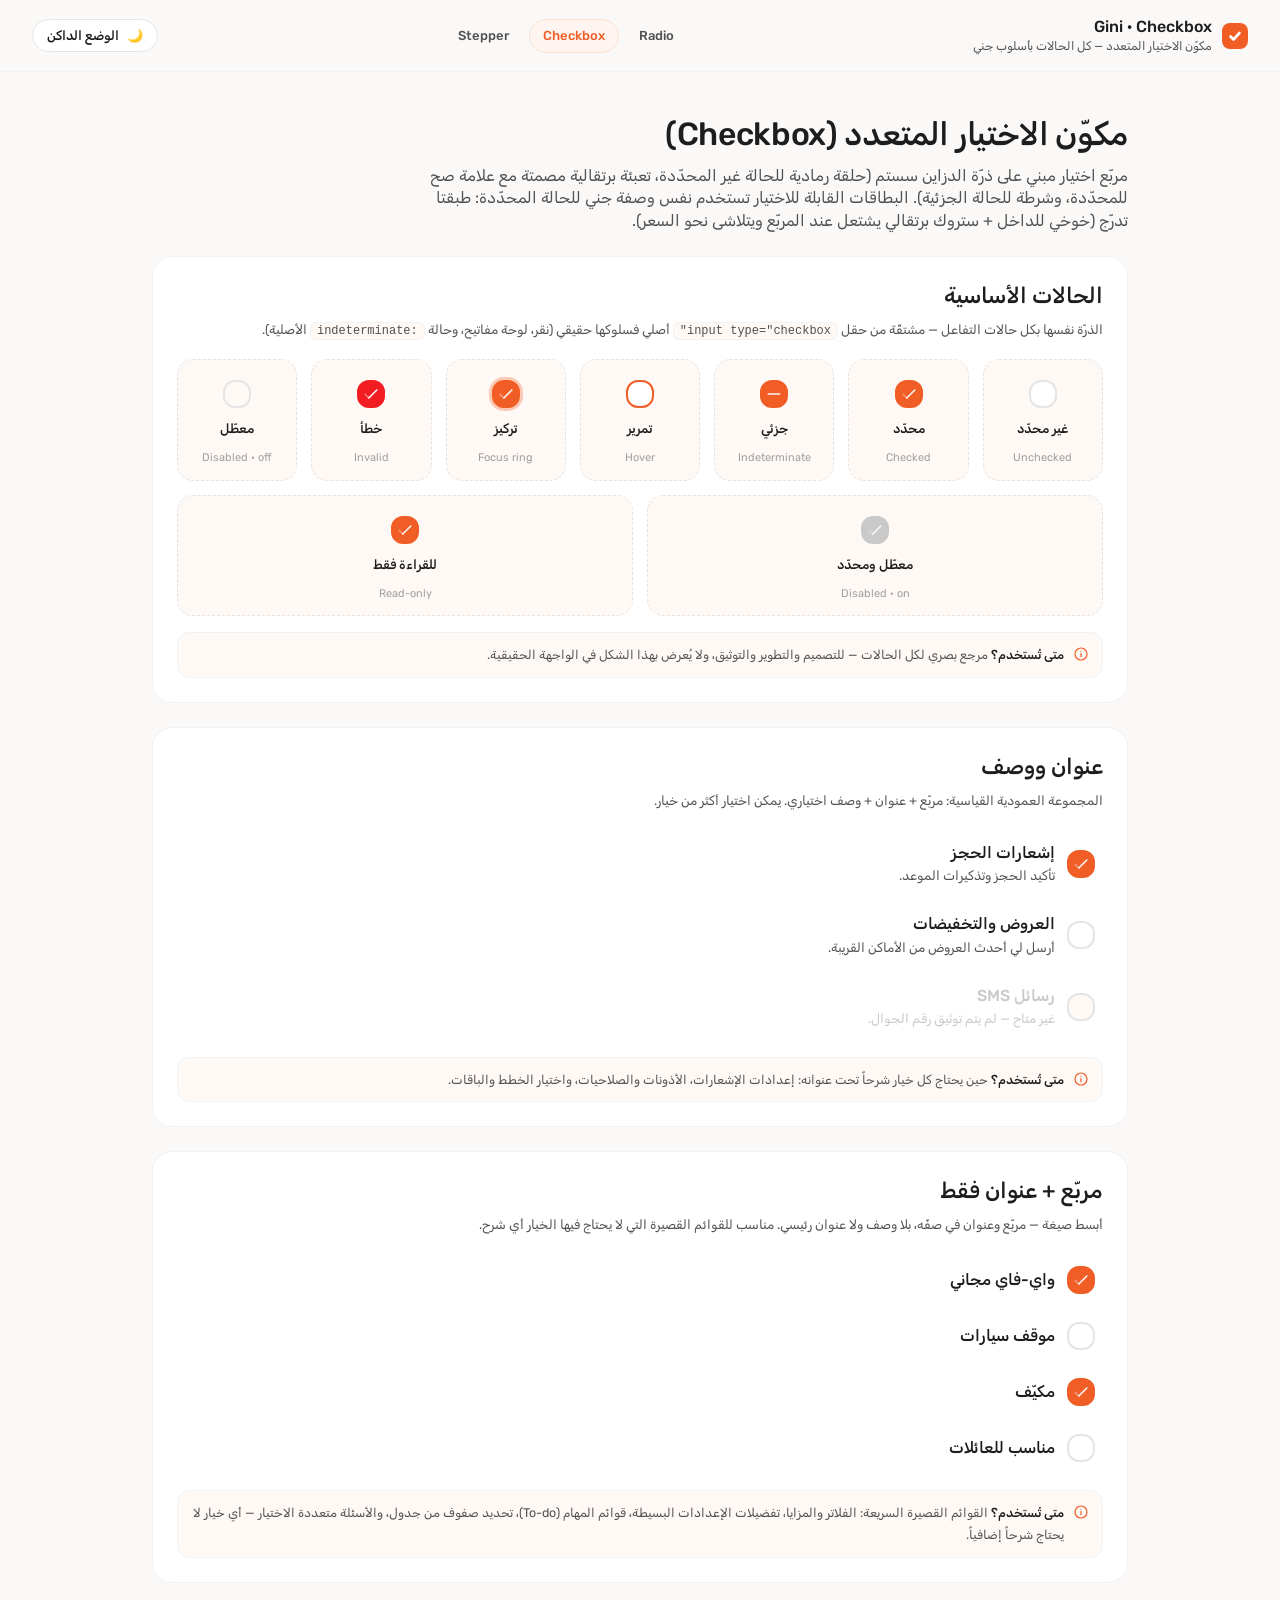
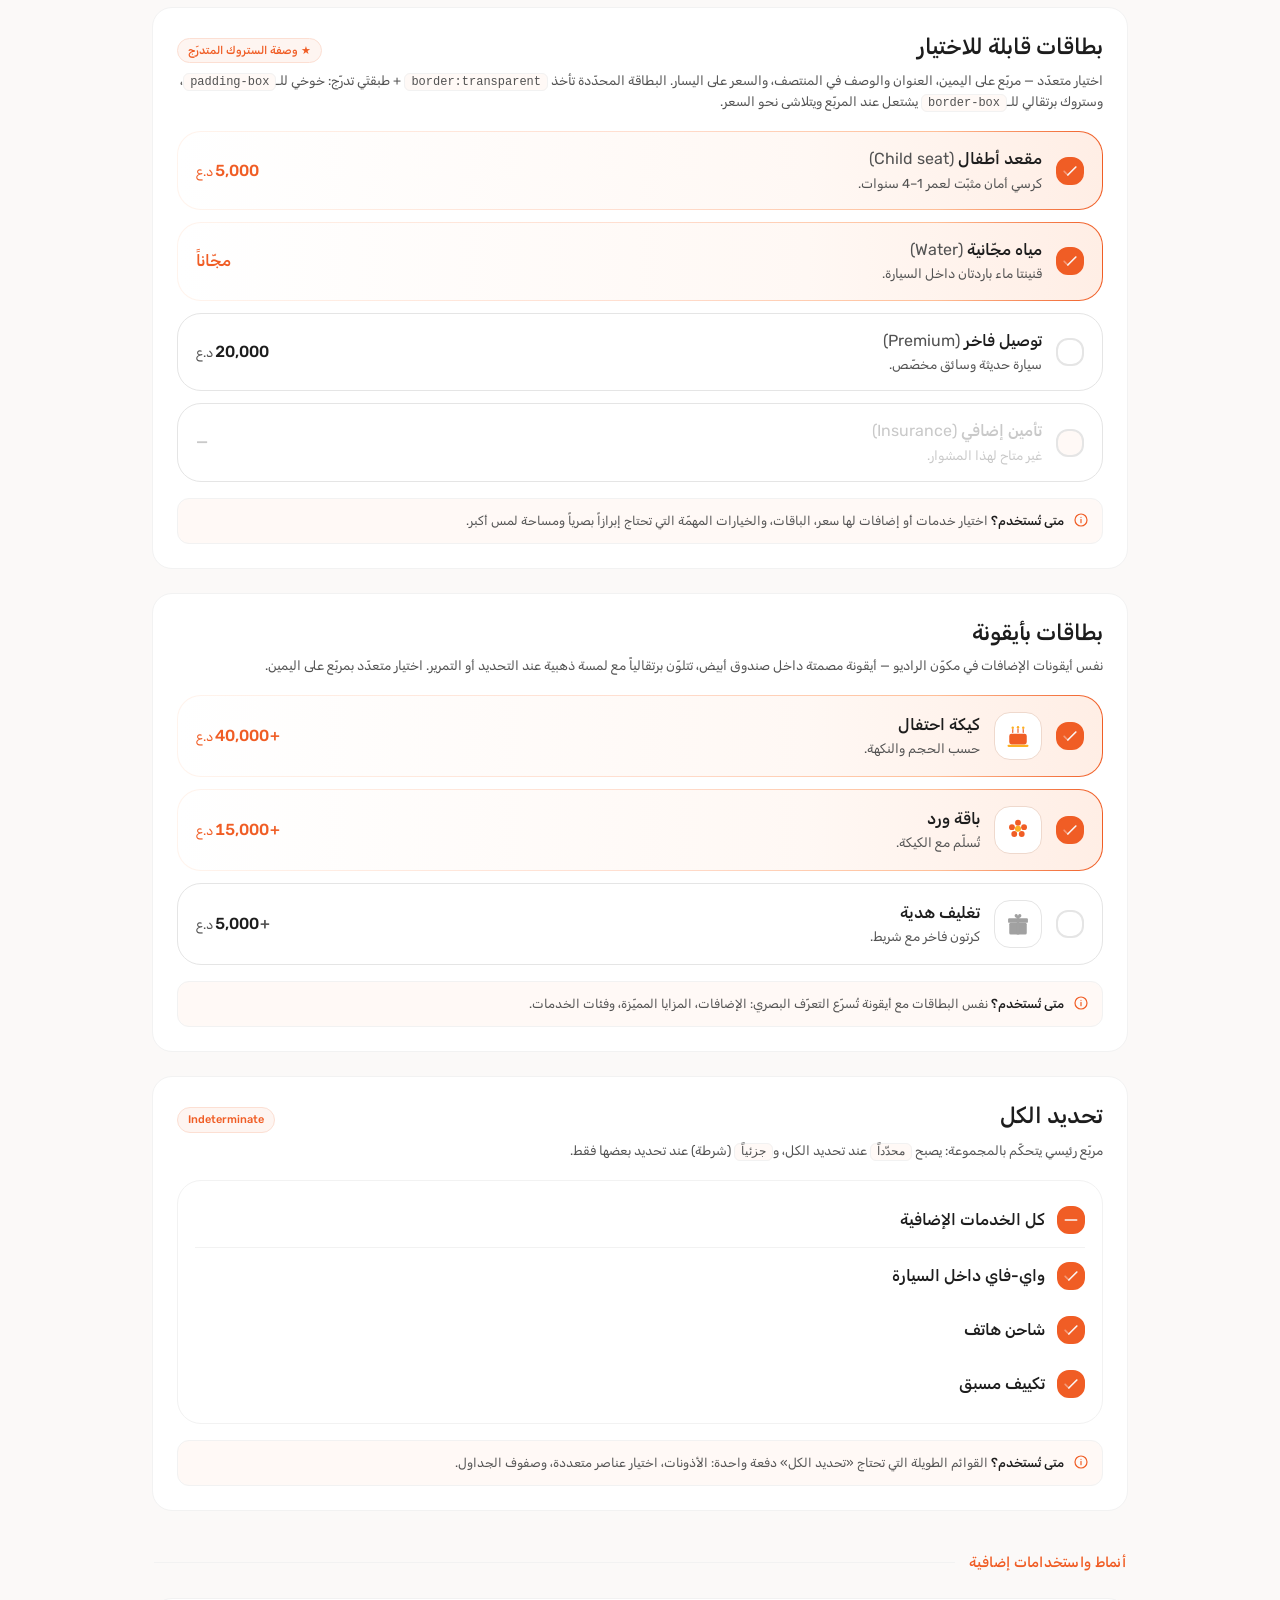
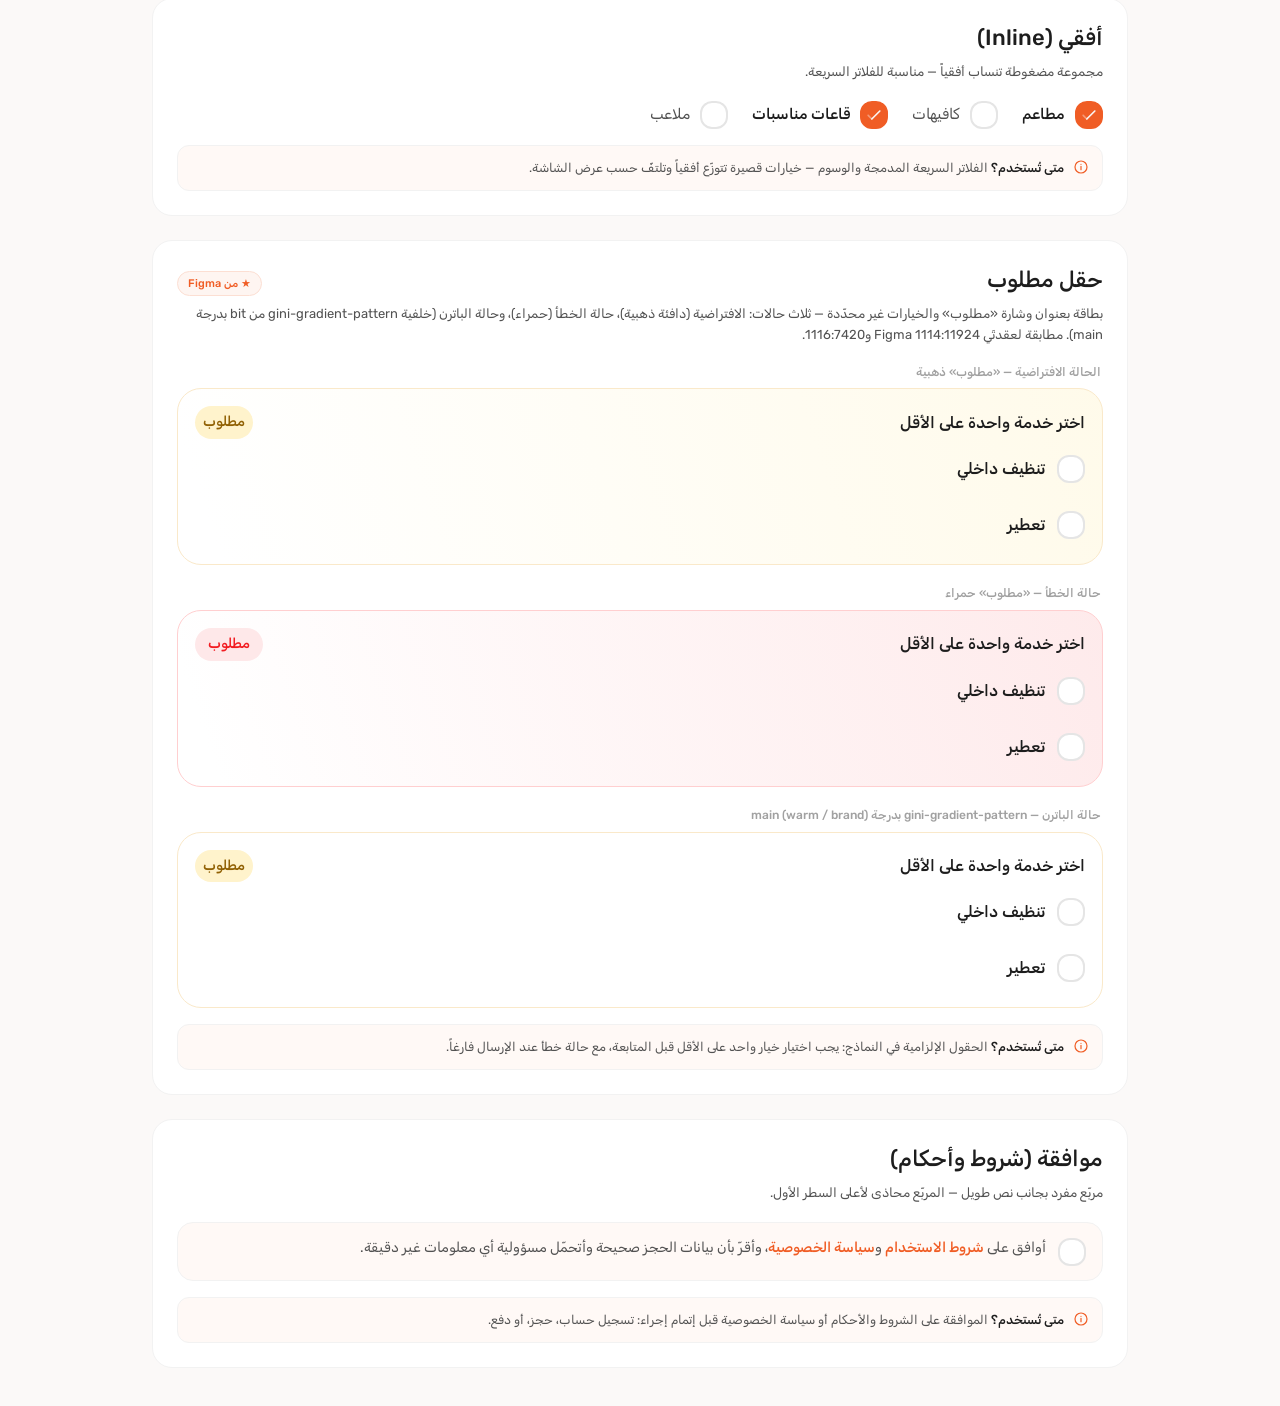
==== index.html @ 0cd296c5 "Gini Checkbox — live demo (all states, RTL, light + dark)" ====
<!doctype html>
<html lang="ar" dir="rtl" data-theme="light">
<head>
<meta charset="utf-8">
<meta name="viewport" content="width=device-width, initial-scale=1">
<title>Gini · Checkbox — مكوّن الاختيار المتعدد</title>
<link rel="preconnect" href="https://fonts.googleapis.com">
<link rel="preconnect" href="https://fonts.gstatic.com" crossorigin>
<link href="https://fonts.googleapis.com/css2?family=Rubik:wght@400;500&display=swap" rel="stylesheet">
<style>
/* ============================================================
   GINI · CHECKBOX COMPONENT
   Square 22px atom (7px radius) — gray ring OFF, solid orange +
   white tick ON, orange + dash for INDETERMINATE. Selectable
   cards reuse THE Gini selected-card recipe: two-layer
   padding-box/border-box gradient (peach fill + orange→fade
   stroke), horizontal RTL wash from the control toward the price.
   All colors/spacing/type from the Gini skills. Light+Dark · RTL.
   ============================================================ */

/* ---------- Color tokens (gini-color-system) ---------- */
:root{
  --bg-app:#FBF9F8;--bg-page:#FBF9F8;--bg-surface:#FFFFFF;--bg-elevated:#FFFFFF;--bg-subtle:#FFF9F6;
  --bg-control:#FFFFFF;--bg-control-hover:#FEF5F1;--bg-control-active:#FEF5F1;--bg-overlay:rgba(0,0,0,.56);
  --bg-cta:#F05D25;--bg-cta-hover:#E54A19;--bg-cta-pressed:#F37D51;--bg-cta-soft:#FEF5F1;
  --content-primary:#1D1D1D;--content-secondary:#525252;--content-tertiary:#A1A1A1;--content-disabled:#C9C9C9;
  --content-cta:#F05D25;--content-on-cta:#FFFFFF;
  --border-default:#E5E5E5;--border-soft:#F2F2F2;--border-strong:#D9D9D9;
  --border-cta:#F05D25;--border-cta-soft:#FCDFD3;--border-focus:#F05D25;
  --bg-error:#FEE8E9;--content-error:#F21D22;--border-error:#F21D22;

  /* spacing (gini-adaptive-padding) */
  --padding-xxs:8px;--padding-xs:12px;--padding-sm:16px;--padding-md:24px;--padding-lg:32px;--padding-xl:40px;
  --padding-mobile-page:14px;--padding-mobile-md:12px;--padding-mobile-lg:16px;

  /* checkbox sizing */
  --check-size:22px;

  --font-primary:'Rubik','At Hauss Arabic','Expo Arabic',system-ui,-apple-system,'Segoe UI',sans-serif;
}
[data-theme="dark"]{
  --bg-app:#0B0C0D;--bg-page:#101010;--bg-surface:#18191B;--bg-elevated:#1D1D1D;--bg-subtle:#141516;
  --bg-control:#232427;--bg-control-hover:#2A2B2E;--bg-control-active:#2A140E;--bg-overlay:rgba(0,0,0,.72);
  --bg-cta:#F05D25;--bg-cta-hover:#FF6433;--bg-cta-pressed:#C94318;--bg-cta-soft:#301307;
  --content-primary:#FAFAFA;--content-secondary:#B8B8B8;--content-tertiary:#737373;--content-disabled:#595959;
  --content-cta:#FF6433;--content-on-cta:#FFFFFF;
  --border-default:#2A2B2E;--border-soft:#202124;--border-strong:#3A3B3F;
  --border-cta:#F05D25;--border-cta-soft:#4A2012;--border-focus:#FF6433;
  --bg-error:#610C0E;--content-error:#FB4949;--border-error:#FB4949;
}

*{box-sizing:border-box;}
html,body{margin:0;padding:0;}
body{
  background:var(--bg-page);
  color:var(--content-primary);
  font-family:var(--font-primary);
  -webkit-font-smoothing:antialiased;
  line-height:1.4;
}
button,input,select,textarea{font-family:inherit;}

/* ============================================================
   THE CHECKBOX ATOM — Gini DS checkbox (Figma node 103:9520)
   28×28 squircle (radius 12px). OFF = gray ring on control bg.
   ON = solid orange + TWO-TONE checkmark. INDETERMINATE = dash.
   Icons: inline <use> of #ic-tick / #ic-dash (fill #FAF5F3).
   Driven by a real hidden <input type=checkbox> (native behaviour).
   ============================================================ */
.gn-input{position:absolute; opacity:0; inline-size:0; block-size:0; margin:0; pointer-events:none;}

.gcheck{
  box-sizing:border-box; position:relative; flex:0 0 auto;
  inline-size:28px; block-size:28px; border-radius:12px;
  background:var(--bg-control);
  border:2px solid var(--border-default);   /* 2px Border/Natural-Primary #e5e5e5 */
  display:grid; place-items:center;
  transition:background-color .15s ease, border-color .15s ease, box-shadow .15s ease;
}
.gcheck__ic{position:absolute; inline-size:20px; block-size:20px; opacity:0; transition:opacity .15s ease;}

/* ON — fill orange + show two-tone tick (adjacency covers every use) */
.gn-input:checked + .gcheck{ background:var(--bg-cta); border-color:var(--bg-cta); }
.gn-input:checked + .gcheck .gcheck__tick{ opacity:1; }

/* INDETERMINATE — fill orange + show dash (native :indeterminate) */
.gn-input:indeterminate + .gcheck{ background:var(--bg-cta); border-color:var(--bg-cta); }
.gn-input:indeterminate + .gcheck .gcheck__dash{ opacity:1; }
.gn-input:indeterminate + .gcheck .gcheck__tick{ opacity:0; }

/* HOVER (enabled, unchecked) — orange ring tint */
.gn-opt:hover .gn-input:not(:disabled):not(:checked):not(:indeterminate) + .gcheck,
.opt-row:hover .gn-input:not(:disabled):not(:checked):not(:indeterminate) + .gcheck,
.reqrow:hover .gn-input:not(:disabled):not(:checked):not(:indeterminate) + .gcheck,
.allrow:hover .gn-input:not(:disabled):not(:checked):not(:indeterminate) + .gcheck,
.gn-card:hover:not(:has(.gn-input:checked)) .gn-input:not(:disabled) + .gcheck{ border-color:var(--bg-cta); }

/* keyboard focus ring */
.gn-input:focus-visible + .gcheck{ box-shadow:0 0 0 3px color-mix(in srgb, var(--border-focus) 30%, transparent); }

/* ERROR / invalid group — red ring, red fill when on */
.is-error .gcheck{ border-color:var(--border-error); }
.is-error .gn-input:checked + .gcheck{ background:var(--border-error); border-color:var(--border-error); }

/* DISABLED */
.gn-input:disabled + .gcheck{ background:var(--bg-subtle); border-color:var(--border-default); }
.gn-input:disabled:checked + .gcheck,
.gn-input:disabled:indeterminate + .gcheck{ background:var(--content-disabled); border-color:var(--content-disabled); }

/* READ-ONLY (locked value, not faded) — muted gray fill + tick */
.gcheck.is-readonly{ background:var(--content-tertiary); border-color:var(--content-tertiary); }
.gcheck.is-readonly .gcheck__tick{ opacity:1; }
.gn-opt.is-readonly,.opt-row.is-readonly{ cursor:default; }

/* ============================================================
   PAGE CHROME
   ============================================================ */
.topbar{
  position:sticky; top:0; z-index:20;
  display:flex; align-items:center; justify-content:space-between; gap:var(--padding-sm);
  padding-inline:var(--padding-lg); padding-block:var(--padding-sm);
  background:color-mix(in srgb, var(--bg-page) 88%, transparent);
  backdrop-filter:saturate(180%) blur(12px);
  border-bottom:1px solid var(--border-soft);
}
.topbar__brand{display:flex; align-items:center; gap:10px;}
.topbar__dot{inline-size:26px; block-size:26px; border-radius:8px; background:var(--bg-cta); display:grid; place-items:center;}
.topbar__dot svg{inline-size:16px; block-size:16px; fill:none; stroke:#fff; stroke-width:2.6; stroke-linecap:round; stroke-linejoin:round;}
.topbar__title{font-size:16px; font-weight:500;}
.topbar__title small{display:block; font-size:12px; font-weight:400; color:var(--content-secondary);}
.topnav{display:flex; gap:6px;}
.topnav a{font-size:13px; font-weight:500; text-decoration:none; color:var(--content-secondary); padding:7px 13px; border-radius:999px; border:1px solid transparent;}
.topnav a.is-active{color:var(--content-cta); background:var(--bg-cta-soft); border-color:var(--border-cta-soft);}
.theme-btn{
  display:inline-flex; align-items:center; gap:8px;
  font-family:inherit; font-size:13px; font-weight:500; color:var(--content-primary);
  background:var(--bg-control); border:1px solid var(--border-default);
  padding:8px 14px; border-radius:999px; cursor:pointer;
  transition:background-color .15s, border-color .15s;
}
.theme-btn:hover{background:var(--bg-control-hover); border-color:var(--border-strong);}

.wrap{max-width:1040px; margin-inline:auto; padding-inline:var(--padding-lg); padding-block:var(--padding-xl);
  display:flex; flex-direction:column; gap:var(--padding-md);}

.lede h1{margin:0 0 8px; font-size:32px; font-weight:500; letter-spacing:-.01em;}
.lede p{margin:0; font-size:16px; font-weight:400; color:var(--content-secondary); max-width:70ch;}

/* Section card */
.card{
  background:var(--bg-surface);
  border:1px solid var(--border-soft);
  border-radius:20px;
  padding:var(--padding-md);
}
.card__head{display:flex; align-items:baseline; justify-content:space-between; gap:12px; margin-bottom:18px;}
.card__head h2{margin:0; font-size:22px; font-weight:500;}
.card__head .tag{
  font-size:11px; font-weight:500; color:var(--content-cta);
  background:var(--bg-cta-soft); border:1px solid var(--border-cta-soft);
  padding:4px 10px; border-radius:999px; white-space:nowrap;
}
.card__sub{margin:-10px 0 18px; font-size:13px; font-weight:400; color:var(--content-secondary); line-height:1.6;}
.card__sub code{background:var(--bg-subtle); border:1px solid var(--border-soft); padding:1px 6px; border-radius:6px; font-size:12px;}

/* group divider heading */
.group-head{display:flex; align-items:center; gap:14px; margin:18px 2px 2px;}
.group-head h3{margin:0; font-size:14px; font-weight:500; letter-spacing:.02em; color:var(--content-cta); white-space:nowrap;}
.group-head::after{content:""; flex:1 1 auto; height:1px; background:var(--border-soft);}

/* ============================================================
   VARIANT: BASE STATES — small swatch grid
   ============================================================ */
.states{display:flex; flex-wrap:wrap; gap:14px;}
.swatch{
  display:flex; flex-direction:column; align-items:center; gap:12px;
  min-width:118px; flex:1 1 118px;
  padding:20px 12px 14px;
  border:1px dashed var(--border-default); border-radius:16px;
  background:var(--bg-subtle);
}
.swatch__label{font-size:13px; font-weight:500; color:var(--content-primary);}
.swatch__code{font-size:11px; font-weight:400; color:var(--content-tertiary);}
.gn-opt{display:inline-flex; align-items:center; cursor:pointer; margin:0;}
.gn-opt.is-disabled{cursor:not-allowed;}

/* ============================================================
   VARIANT: label + description (vertical group)
   ============================================================ */
.list{display:flex; flex-direction:column; gap:4px;}
.opt-row{
  display:flex; align-items:center; gap:12px;
  padding:12px 8px; border-radius:12px; cursor:pointer; margin:0;
  transition:background-color .15s;
}
.opt-row:hover{background:var(--bg-control-hover);}
.opt-row__text{display:flex; flex-direction:column; gap:3px; flex:1 1 auto; min-width:0;}
.opt-row__title{font-size:16px; font-weight:500; color:var(--content-primary); line-height:22.4px;}
.opt-row__desc{font-size:13px; font-weight:400; color:var(--content-secondary); line-height:18.2px;}
.opt-row:has(.gn-input:disabled){cursor:not-allowed;}
.opt-row:has(.gn-input:disabled) .opt-row__title,
.opt-row:has(.gn-input:disabled) .opt-row__desc{color:var(--content-disabled);}
.opt-row:has(.gn-input:disabled):hover{background:transparent;}

/* ============================================================
   VARIANT: CARDS ⭐ — THE gradient-stroke recipe
   checkbox at inline-start (right in RTL), text, price at inline-end
   ============================================================ */
.cards{display:flex; flex-direction:column; gap:12px;}
.gn-card{
  display:flex; align-items:center; gap:14px;
  padding:16px 18px;
  background:var(--bg-control);
  border:1.5px solid var(--border-default);
  border-radius:16px; cursor:pointer; margin:0;
  transition:border-color .15s, background-color .15s, box-shadow .15s;
}
.gn-card:hover{border-color:var(--border-strong);}
.gn-card:has(.gn-input:focus-visible){box-shadow:0 0 0 3px color-mix(in srgb, var(--border-focus) 22%, transparent);}
.gn-card__text{display:flex; flex-direction:column; gap:4px; flex:1 1 auto; min-width:0;}
.gn-card__title{font-size:16px; font-weight:500; color:var(--content-primary);}
.gn-card__title .en{color:var(--content-secondary); font-weight:400;}
.gn-card__desc{font-size:13px; font-weight:400; color:var(--content-secondary);}
.gn-card__price{flex:0 0 auto; font-size:16px; font-weight:500; color:var(--content-primary); white-space:nowrap; font-feature-settings:"tnum";}
.gn-card__price .cur{font-size:13px; font-weight:400; color:var(--content-secondary); margin-inline-start:2px;}
/* selected → the WHOLE price goes orange: number + currency + "+" (all card variants) */
.gn-card:has(.gn-input:checked) .gn-card__price,
.gn-card:has(.gn-input:checked) .gn-card__price .cur,
.gn-card:has(.gn-input:checked) .gn-card__price .plus{color:var(--content-cta);}

/* DISABLED card → mute EVERYTHING so it clearly reads as disabled (all card variants) */
.gn-card:has(.gn-input:disabled){cursor:not-allowed;}
.gn-card:has(.gn-input:disabled):hover{border-color:var(--border-default);}
.gn-card:has(.gn-input:disabled) .gn-card__title,
.gn-card:has(.gn-input:disabled) .gn-card__title .en,
.gn-card:has(.gn-input:disabled) .gn-card__desc,
.gn-card:has(.gn-input:disabled) .gn-card__price,
.gn-card:has(.gn-input:disabled) .gn-card__price .cur,
.gn-card:has(.gn-input:disabled) .gn-card__price .plus{color:var(--content-disabled);}
.gn-card:has(.gn-input:disabled) .gn-card__icon{opacity:.5;}

/* ⭐ selected card — two-layer gradient (peach fill + orange→fade stroke) */
.cards--check .gn-card{border-radius:24px;}
.cards--check .gn-card:has(.gn-input:checked){
  border:1.5px solid transparent;
  background:
    linear-gradient(-89.5deg, #FFEEE5 0%, #FFF8F4 32%, #FFFFFF 100%) padding-box,
    linear-gradient(-90deg, #F05D25 0%, #FFBF98 18%, #FFDDCE 48%, #FFF4ED 100%) border-box;}
[data-theme="dark"] .cards--check .gn-card:has(.gn-input:checked){
  background:
    linear-gradient(-89.5deg, #2C1F17 0%, #241E1A 32%, var(--bg-control) 100%) padding-box,
    linear-gradient(-90deg, #F05D25 0%, #B36A3E 40%, #3A2A20 100%) border-box;}

/* ===== Icon cards — white rounded icon box that colors on select ===== */
.cards--icon .gn-card{border-radius:24px;}
.cards--icon .gn-card:has(.gn-input:checked){
  border:1.5px solid transparent;
  background:
    linear-gradient(-89.5deg, #FFEEE5 0%, #FFF8F4 32%, #FFFFFF 100%) padding-box,
    linear-gradient(-90deg, #F05D25 0%, #FFBF98 18%, #FFDDCE 48%, #FFF4ED 100%) border-box;}
[data-theme="dark"] .cards--icon .gn-card:has(.gn-input:checked){
  background:
    linear-gradient(-89.5deg, #2C1F17 0%, #241E1A 32%, var(--bg-control) 100%) padding-box,
    linear-gradient(-90deg, #F05D25 0%, #B36A3E 40%, #3A2A20 100%) border-box;}
.gn-card__icon{flex:0 0 auto; inline-size:48px; block-size:48px; border-radius:16px; display:grid; place-items:center;
  background:#FFFFFF; border:1px solid var(--border-default); color:var(--content-tertiary); transition:color .18s ease, border-color .18s ease;}
.gn-card__icon svg{inline-size:28px; block-size:28px;}
.gn-card__icon .acc{fill:var(--content-tertiary); transition:fill .18s ease;}
.cards--icon .gn-card:hover .gn-card__icon,
.cards--icon .gn-card:has(.gn-input:checked) .gn-card__icon{color:#F05D25; border-color:#EFD9CD;}
.cards--icon .gn-card:hover .gn-card__icon .acc,
.cards--icon .gn-card:has(.gn-input:checked) .gn-card__icon .acc{fill:#FDB022;}
[data-theme="dark"] .gn-card__icon{background:var(--bg-control); border-color:var(--border-default);}
[data-theme="dark"] .cards--icon .gn-card:hover .gn-card__icon,
[data-theme="dark"] .cards--icon .gn-card:has(.gn-input:checked) .gn-card__icon{color:#FF6E3C; border-color:#4A2012;}
/* price "+" prefix (same as radio add-ons) */
.gn-card__price .plus{color:var(--content-secondary); margin-inline-end:1px;}

/* ============================================================
   VARIANT: CHECK-ALL — Figma node 1117:7422
   Bordered inner container, parent row with bottom divider,
   children with no indent. Uses the shared .gcheck atom above.
   ============================================================ */
.allbox{display:flex; flex-direction:column; gap:2px;
  border:1px solid var(--border-soft); border-radius:24px; padding:13px 17px;}
.allrow{display:flex; align-items:center; gap:12px; width:100%; padding-block:12px; cursor:pointer; margin:0;}
.allrow--parent{padding-top:12px; padding-bottom:13px; border-bottom:1px solid var(--border-soft);}
.allrow__label{flex:1 1 0; min-width:0; text-align:right;
  font-size:16px; font-weight:500; line-height:22.4px; color:var(--content-primary);}

/* ============================================================
   VARIANT: inline / horizontal group
   ============================================================ */
.inline-group{display:flex; flex-wrap:wrap; gap:12px 24px;}
.opt-inline{display:inline-flex; align-items:center; gap:10px; cursor:pointer; margin:0; font-size:15px; font-weight:400; color:var(--content-secondary);}
.opt-inline:has(.gn-input:checked){color:var(--content-primary); font-weight:500;}

/* ============================================================
   VARIANT: required field CARD — Figma node 1114:11924
   warm cream card (white→#FFFAE8 gradient + gold border) +
   "مطلوب" badge + unchecked rows. Checkbox on the leading (right) edge.
   ============================================================ */
.reqcard{
  display:flex; flex-direction:column; gap:4px;
  padding:17px 17px 13px;
  border:1px solid #FAE9CA;
  border-radius:24px;
  background:linear-gradient(71.8deg, #FFFFFF 4.33%, #FFFAE8 110.31%);
  transition:background .25s ease, border-color .25s ease;
}
[data-theme="dark"] .reqcard{
  border-color:#4A3D1A;
  background:linear-gradient(71.8deg, var(--bg-surface) 4.33%, #26200F 110.31%);
}
.reqcard__head{display:flex; align-items:center; gap:16px; width:100%;}
.reqcard__title{flex:1 1 0; min-width:0; text-align:right;
  font-size:16px; font-weight:500; line-height:22.4px; color:var(--content-primary);}
.reqcard__badge{flex:0 0 auto; display:inline-flex; align-items:center; justify-content:center; gap:5px;
  padding:8px; border-radius:48px; background:#FFF3CC; color:#916104;
  font-size:14px; font-weight:500; line-height:1.2; white-space:nowrap;
  transition:background .25s ease, color .25s ease;}
[data-theme="dark"] .reqcard__badge{background:#3A2D08; color:#E9C25A;}
.reqcard__badge .badge-ico{inline-size:13px; block-size:13px; fill:none; stroke:currentColor; stroke-width:2.6; stroke-linecap:round; stroke-linejoin:round;}
.reqcard__badge .badge-done{display:none; align-items:center; gap:5px;}
.reqrow{display:flex; align-items:center; gap:12px; width:100%;
  padding-block:12px; border-radius:12px; cursor:pointer; margin:0;}
.reqrow__label{flex:1 1 0; min-width:0; text-align:right;
  font-size:16px; font-weight:500; line-height:22.4px; color:var(--content-primary);}
/* error variant — Figma node 1116:7420 (red instead of gold; badge px 13/8) */
.reqcard--error{
  border-color:#FFCFD0;
  background:linear-gradient(71.8deg, #FFFFFF 4.33%, #FEE8E9 110.31%);
}
.reqcard--error .reqcard__badge{background:#FEE8E9; color:#F21D22; padding:8px 13px;}
[data-theme="dark"] .reqcard--error{
  border-color:#5A2224;
  background:linear-gradient(71.8deg, var(--bg-surface) 4.33%, #2A1315 110.31%);
}
[data-theme="dark"] .reqcard--error .reqcard__badge{background:#3A1416; color:#FB4949;}
/* pattern variant — bit `uxui.gini/ui/gini-gradient-pattern`@0.0.2, tone "main — warm / brand".
   .gini-grad-host / .gini-grad copied VERBATIM from the component CSS;
   the asset is the component's bundled assets/main.svg (byte-identical copy). */
.gini-grad-host{position:relative; isolation:isolate; overflow:hidden;}
.gini-grad{position:absolute; inset:0; z-index:-1; pointer-events:none; border-radius:inherit;
  background-position:top center;
  background-size:108% auto; /* approved "level 1" reach */
  background-repeat:no-repeat;}
.reqcard--pattern{background:#FFFFFF;}
[data-theme="dark"] .reqcard--pattern{background:var(--bg-surface);}
/* satisfied → the glow clears, like the tint on the other two states */
.reqcard--pattern:has(.gn-input:checked) .gini-grad{display:none;}
/* SATISFIED — when ≥1 option is checked, the required/error tint clears to white
   and the badge flips to a green «تم» success (works for BOTH gold & red cards) */
.reqcard:has(.gn-input:checked){background:var(--bg-control); border-color:var(--border-default);}
.reqcard:has(.gn-input:checked) .reqcard__badge{background:#E7F6EC; color:#067647; padding:8px 13px;}
[data-theme="dark"] .reqcard:has(.gn-input:checked) .reqcard__badge{background:#0B2E1C; color:#75E0A7;}
.reqcard:has(.gn-input:checked) .reqcard__badge .badge-req{display:none;}
.reqcard:has(.gn-input:checked) .reqcard__badge .badge-done{display:inline-flex;}
/* small caption above each state demo */
.reqcard-cap{margin:0 2px 8px; font-size:12px; font-weight:500; color:var(--content-tertiary);}
.reqcard-cap--gap{margin-top:20px;}

/* «متى تُستخدم؟» usage callout */
.usenote{display:flex; align-items:flex-start; gap:9px; margin-top:16px;
  padding:11px 13px; border-radius:12px;
  background:var(--bg-subtle); border:1px solid var(--border-soft);
  font-size:12.5px; line-height:1.75; color:var(--content-secondary);}
.usenote svg{flex:0 0 auto; inline-size:16px; block-size:16px; margin-top:2px;
  color:var(--content-cta); fill:none; stroke:currentColor; stroke-width:1.8; stroke-linecap:round; stroke-linejoin:round;}
.usenote b{color:var(--content-primary); font-weight:500;}

/* agreement row */
.agree{display:flex; align-items:flex-start; gap:12px; padding:14px 16px; border-radius:16px; cursor:pointer; margin:0;
  background:var(--bg-subtle); border:1px solid var(--border-soft);}
.agree .gcheck{margin-top:1px;}
.agree__text{font-size:14px; font-weight:400; color:var(--content-secondary); line-height:1.6;}
.agree__text a{color:var(--content-cta); text-decoration:none; font-weight:500;}

/* ============================================================
   RESPONSIVE
   ============================================================ */
@media (max-width:640px){
  .topbar{padding-inline:var(--padding-mobile-lg);}
  .topbar__title small{display:none;}
  .wrap{padding-inline:var(--padding-mobile-page); padding-block:var(--padding-md); gap:var(--padding-sm);}
  .card{padding:var(--padding-sm);}
  .lede h1{font-size:26px;}
  .card__head h2{font-size:19px;}
  .gn-card{padding:14px;}
}
</style>
</head>
<body>

<!-- shared checkbox icons (Figma two-tone checkmark + dash, node 103:9520) -->
<svg width="0" height="0" style="position:absolute" aria-hidden="true" focusable="false">
  <symbol id="ic-tick" viewBox="0 0 20 20">
    <path d="M16.4226 5.40033C16.748 5.72577 16.748 6.2534 16.4226 6.57884L8.40175 14.5997C8.07632 14.9251 7.54868 14.9251 7.22324 14.5997C6.89781 14.2742 6.89781 13.7466 7.22324 13.4212L15.2441 5.40033C15.5695 5.07489 16.0972 5.07489 16.4226 5.40033Z" fill="#FAF5F3"/>
    <path opacity="0.4" d="M3.57741 9.77533C3.90285 9.44992 4.43048 9.44992 4.75592 9.77533L8.40175 13.4212C8.72717 13.7466 8.72717 14.2743 8.40175 14.5997C8.07632 14.9251 7.54868 14.9251 7.22324 14.5997L3.57741 10.9538C3.25197 10.6284 3.25197 10.1008 3.57741 9.77533Z" fill="#FAF5F3"/>
  </symbol>
  <symbol id="ic-dash" viewBox="0 0 20 20">
    <path d="M16.5049 10C16.5049 10.4602 16.1318 10.8333 15.6716 10.8333L4.3284 10.8333C3.86818 10.8333 3.49509 10.4602 3.49507 10C3.49506 9.53978 3.86818 9.16666 4.3284 9.16667H15.6716C16.1318 9.16666 16.5049 9.53978 16.5049 10Z" fill="#FAF5F3"/>
  </symbol>
</svg>

<header class="topbar">
  <div class="topbar__brand">
    <span class="topbar__dot"><svg viewBox="0 0 16 16"><path d="M3.5 8.5 6.5 11.5 12.5 5"/></svg></span>
    <span class="topbar__title">Gini · Checkbox
      <small>مكوّن الاختيار المتعدد — كل الحالات بأسلوب جني</small>
    </span>
  </div>
  <nav class="topnav">
    <a href="index.html">Radio</a>
    <a href="checkbox.html" class="is-active">Checkbox</a>
    <a href="stepper.html">Stepper</a>
  </nav>
  <button class="theme-btn" id="themeBtn" type="button">
    <span id="themeIcon">🌙</span><span id="themeLabel">الوضع الداكن</span>
  </button>
</header>

<main class="wrap">

  <div class="lede">
    <h1>مكوّن الاختيار المتعدد (Checkbox)</h1>
    <p>مربّع اختيار مبني على ذرّة الدزاين سستم (حلقة رمادية للحالة غير المحدّدة، تعبئة برتقالية مصمتة مع علامة صح للمحدّدة، وشرطة للحالة الجزئية). البطاقات القابلة للاختيار تستخدم نفس وصفة جني للحالة المحدّدة: طبقتا تدرّج (خوخي للداخل + ستروك برتقالي يشتعل عند المربّع ويتلاشى نحو السعر).</p>
  </div>

  <!-- ============ BASE STATES ============ -->
  <section class="card">
    <div class="card__head"><h2>الحالات الأساسية</h2></div>
    <p class="card__sub">الذرّة نفسها بكل حالات التفاعل — مشتقّة من حقل <code>input type="checkbox"</code> أصلي فسلوكها حقيقي (نقر، لوحة مفاتيح، وحالة <code>:indeterminate</code> الأصلية).</p>
    <div class="states">

      <div class="swatch">
        <label class="gn-opt"><input class="gn-input" type="checkbox"><span class="gcheck"><svg class="gcheck__ic gcheck__tick" viewBox="0 0 20 20"><use href="#ic-tick"/></svg><svg class="gcheck__ic gcheck__dash" viewBox="0 0 20 20"><use href="#ic-dash"/></svg></span></label>
        <span class="swatch__label">غير محدّد</span><span class="swatch__code">Unchecked</span>
      </div>

      <div class="swatch">
        <label class="gn-opt"><input class="gn-input" type="checkbox" checked><span class="gcheck"><svg class="gcheck__ic gcheck__tick" viewBox="0 0 20 20"><use href="#ic-tick"/></svg><svg class="gcheck__ic gcheck__dash" viewBox="0 0 20 20"><use href="#ic-dash"/></svg></span></label>
        <span class="swatch__label">محدّد</span><span class="swatch__code">Checked</span>
      </div>

      <div class="swatch">
        <label class="gn-opt"><input class="gn-input" type="checkbox" data-indeterminate><span class="gcheck"><svg class="gcheck__ic gcheck__tick" viewBox="0 0 20 20"><use href="#ic-tick"/></svg><svg class="gcheck__ic gcheck__dash" viewBox="0 0 20 20"><use href="#ic-dash"/></svg></span></label>
        <span class="swatch__label">جزئي</span><span class="swatch__code">Indeterminate</span>
      </div>

      <div class="swatch">
        <label class="gn-opt"><input class="gn-input" type="checkbox"><span class="gcheck" style="border-color:var(--bg-cta);"><svg class="gcheck__ic gcheck__tick" viewBox="0 0 20 20"><use href="#ic-tick"/></svg><svg class="gcheck__ic gcheck__dash" viewBox="0 0 20 20"><use href="#ic-dash"/></svg></span></label>
        <span class="swatch__label">تمرير</span><span class="swatch__code">Hover</span>
      </div>

      <div class="swatch">
        <label class="gn-opt"><input class="gn-input" type="checkbox" checked><span class="gcheck" style="box-shadow:0 0 0 3px color-mix(in srgb,var(--border-focus) 30%,transparent);"><svg class="gcheck__ic gcheck__tick" viewBox="0 0 20 20"><use href="#ic-tick"/></svg><svg class="gcheck__ic gcheck__dash" viewBox="0 0 20 20"><use href="#ic-dash"/></svg></span></label>
        <span class="swatch__label">تركيز</span><span class="swatch__code">Focus ring</span>
      </div>

      <div class="swatch is-error">
        <label class="gn-opt"><input class="gn-input" type="checkbox" checked><span class="gcheck"><svg class="gcheck__ic gcheck__tick" viewBox="0 0 20 20"><use href="#ic-tick"/></svg><svg class="gcheck__ic gcheck__dash" viewBox="0 0 20 20"><use href="#ic-dash"/></svg></span></label>
        <span class="swatch__label">خطأ</span><span class="swatch__code">Invalid</span>
      </div>

      <div class="swatch">
        <label class="gn-opt is-disabled"><input class="gn-input" type="checkbox" disabled><span class="gcheck"><svg class="gcheck__ic gcheck__tick" viewBox="0 0 20 20"><use href="#ic-tick"/></svg><svg class="gcheck__ic gcheck__dash" viewBox="0 0 20 20"><use href="#ic-dash"/></svg></span></label>
        <span class="swatch__label">معطّل</span><span class="swatch__code">Disabled · off</span>
      </div>

      <div class="swatch">
        <label class="gn-opt is-disabled"><input class="gn-input" type="checkbox" checked disabled><span class="gcheck"><svg class="gcheck__ic gcheck__tick" viewBox="0 0 20 20"><use href="#ic-tick"/></svg><svg class="gcheck__ic gcheck__dash" viewBox="0 0 20 20"><use href="#ic-dash"/></svg></span></label>
        <span class="swatch__label">معطّل ومحدّد</span><span class="swatch__code">Disabled · on</span>
      </div>

      <div class="swatch">
        <label class="gn-opt is-readonly"><input class="gn-input" type="checkbox" checked onclick="return false"><span class="gcheck is-readonly"><svg class="gcheck__ic gcheck__tick" viewBox="0 0 20 20"><use href="#ic-tick"/></svg><svg class="gcheck__ic gcheck__dash" viewBox="0 0 20 20"><use href="#ic-dash"/></svg></span></label>
        <span class="swatch__label">للقراءة فقط</span><span class="swatch__code">Read-only</span>
      </div>

    </div>
    <div class="usenote"><svg viewBox="0 0 24 24"><circle cx="12" cy="12" r="9"/><path d="M12 11v5M12 8v.01"/></svg><div><b>متى تُستخدم؟</b> مرجع بصري لكل الحالات — للتصميم والتطوير والتوثيق، ولا يُعرض بهذا الشكل في الواجهة الحقيقية.</div></div>
  </section>

  <!-- ============ label + description ============ -->
  <section class="card">
    <div class="card__head"><h2>عنوان ووصف</h2></div>
    <p class="card__sub">المجموعة العمودية القياسية: مربّع + عنوان + وصف اختياري. يمكن اختيار أكثر من خيار.</p>
    <div class="list">
      <label class="opt-row">
        <input class="gn-input" type="checkbox" checked>
        <span class="gcheck"><svg class="gcheck__ic gcheck__tick" viewBox="0 0 20 20"><use href="#ic-tick"/></svg><svg class="gcheck__ic gcheck__dash" viewBox="0 0 20 20"><use href="#ic-dash"/></svg></span>
        <span class="opt-row__text">
          <span class="opt-row__title">إشعارات الحجز</span>
          <span class="opt-row__desc">تأكيد الحجز وتذكيرات الموعد.</span>
        </span>
      </label>
      <label class="opt-row">
        <input class="gn-input" type="checkbox">
        <span class="gcheck"><svg class="gcheck__ic gcheck__tick" viewBox="0 0 20 20"><use href="#ic-tick"/></svg><svg class="gcheck__ic gcheck__dash" viewBox="0 0 20 20"><use href="#ic-dash"/></svg></span>
        <span class="opt-row__text">
          <span class="opt-row__title">العروض والتخفيضات</span>
          <span class="opt-row__desc">أرسل لي أحدث العروض من الأماكن القريبة.</span>
        </span>
      </label>
      <label class="opt-row">
        <input class="gn-input" type="checkbox" disabled>
        <span class="gcheck"><svg class="gcheck__ic gcheck__tick" viewBox="0 0 20 20"><use href="#ic-tick"/></svg><svg class="gcheck__ic gcheck__dash" viewBox="0 0 20 20"><use href="#ic-dash"/></svg></span>
        <span class="opt-row__text">
          <span class="opt-row__title">رسائل SMS</span>
          <span class="opt-row__desc">غير متاح — لم يتم توثيق رقم الجوال.</span>
        </span>
      </label>
    </div>
    <div class="usenote"><svg viewBox="0 0 24 24"><circle cx="12" cy="12" r="9"/><path d="M12 11v5M12 8v.01"/></svg><div><b>متى تُستخدم؟</b> حين يحتاج كل خيار شرحاً تحت عنوانه: إعدادات الإشعارات، الأذونات والصلاحيات، واختيار الخطط والباقات.</div></div>
  </section>

  <!-- ============ CHECKBOX + LABEL ONLY (title only, no description) ============ -->
  <section class="card">
    <div class="card__head"><h2>مربّع + عنوان فقط</h2></div>
    <p class="card__sub">أبسط صيغة — مربّع وعنوان في صفّه، بلا وصف ولا عنوان رئيسي. مناسب للقوائم القصيرة التي لا يحتاج فيها الخيار أي شرح.</p>
    <div class="list">
      <label class="opt-row">
        <input class="gn-input" type="checkbox" checked>
        <span class="gcheck"><svg class="gcheck__ic gcheck__tick" viewBox="0 0 20 20"><use href="#ic-tick"/></svg><svg class="gcheck__ic gcheck__dash" viewBox="0 0 20 20"><use href="#ic-dash"/></svg></span>
        <span class="opt-row__text"><span class="opt-row__title">واي-فاي مجاني</span></span>
      </label>
      <label class="opt-row">
        <input class="gn-input" type="checkbox">
        <span class="gcheck"><svg class="gcheck__ic gcheck__tick" viewBox="0 0 20 20"><use href="#ic-tick"/></svg><svg class="gcheck__ic gcheck__dash" viewBox="0 0 20 20"><use href="#ic-dash"/></svg></span>
        <span class="opt-row__text"><span class="opt-row__title">موقف سيارات</span></span>
      </label>
      <label class="opt-row">
        <input class="gn-input" type="checkbox" checked>
        <span class="gcheck"><svg class="gcheck__ic gcheck__tick" viewBox="0 0 20 20"><use href="#ic-tick"/></svg><svg class="gcheck__ic gcheck__dash" viewBox="0 0 20 20"><use href="#ic-dash"/></svg></span>
        <span class="opt-row__text"><span class="opt-row__title">مكيّف</span></span>
      </label>
      <label class="opt-row">
        <input class="gn-input" type="checkbox">
        <span class="gcheck"><svg class="gcheck__ic gcheck__tick" viewBox="0 0 20 20"><use href="#ic-tick"/></svg><svg class="gcheck__ic gcheck__dash" viewBox="0 0 20 20"><use href="#ic-dash"/></svg></span>
        <span class="opt-row__text"><span class="opt-row__title">مناسب للعائلات</span></span>
      </label>
    </div>
    <div class="usenote"><svg viewBox="0 0 24 24"><circle cx="12" cy="12" r="9"/><path d="M12 11v5M12 8v.01"/></svg><div><b>متى تُستخدم؟</b> القوائم القصيرة السريعة: الفلاتر والمزايا، تفضيلات الإعدادات البسيطة، قوائم المهام (To-do)، تحديد صفوف من جدول، والأسئلة متعددة الاختيار — أي خيار لا يحتاج شرحاً إضافياً.</div></div>
  </section>

  <!-- ============ CARDS ⭐ gradient stroke ============ -->
  <section class="card">
    <div class="card__head">
      <h2>بطاقات قابلة للاختيار</h2>
      <span class="tag">★ وصفة الستروك المتدرّج</span>
    </div>
    <p class="card__sub">اختيار متعدّد — مربّع على اليمين، العنوان والوصف في المنتصف، والسعر على اليسار. البطاقة المحدّدة تأخذ <code>border:transparent</code> + طبقتَي تدرّج: خوخي للـ<code>padding-box</code>، وستروك برتقالي للـ<code>border-box</code> يشتعل عند المربّع ويتلاشى نحو السعر.</p>
    <div class="cards cards--check">

      <label class="gn-card">
        <input class="gn-input" type="checkbox" checked>
        <span class="gcheck"><svg class="gcheck__ic gcheck__tick" viewBox="0 0 20 20"><use href="#ic-tick"/></svg><svg class="gcheck__ic gcheck__dash" viewBox="0 0 20 20"><use href="#ic-dash"/></svg></span>
        <span class="gn-card__text">
          <span class="gn-card__title">مقعد أطفال <span class="en">(Child seat)</span></span>
          <span class="gn-card__desc">كرسي أمان مثبّت لعمر 1–4 سنوات.</span>
        </span>
        <span class="gn-card__price">5,000<span class="cur">د.ع</span></span>
      </label>

      <label class="gn-card">
        <input class="gn-input" type="checkbox" checked>
        <span class="gcheck"><svg class="gcheck__ic gcheck__tick" viewBox="0 0 20 20"><use href="#ic-tick"/></svg><svg class="gcheck__ic gcheck__dash" viewBox="0 0 20 20"><use href="#ic-dash"/></svg></span>
        <span class="gn-card__text">
          <span class="gn-card__title">مياه مجّانية <span class="en">(Water)</span></span>
          <span class="gn-card__desc">قنينتا ماء باردتان داخل السيارة.</span>
        </span>
        <span class="gn-card__price">مجّاناً</span>
      </label>

      <label class="gn-card">
        <input class="gn-input" type="checkbox">
        <span class="gcheck"><svg class="gcheck__ic gcheck__tick" viewBox="0 0 20 20"><use href="#ic-tick"/></svg><svg class="gcheck__ic gcheck__dash" viewBox="0 0 20 20"><use href="#ic-dash"/></svg></span>
        <span class="gn-card__text">
          <span class="gn-card__title">توصيل فاخر <span class="en">(Premium)</span></span>
          <span class="gn-card__desc">سيارة حديثة وسائق مخصّص.</span>
        </span>
        <span class="gn-card__price">20,000<span class="cur">د.ع</span></span>
      </label>

      <label class="gn-card">
        <input class="gn-input" type="checkbox" disabled>
        <span class="gcheck"><svg class="gcheck__ic gcheck__tick" viewBox="0 0 20 20"><use href="#ic-tick"/></svg><svg class="gcheck__ic gcheck__dash" viewBox="0 0 20 20"><use href="#ic-dash"/></svg></span>
        <span class="gn-card__text">
          <span class="gn-card__title">تأمين إضافي <span class="en">(Insurance)</span></span>
          <span class="gn-card__desc">غير متاح لهذا المشوار.</span>
        </span>
        <span class="gn-card__price">—</span>
      </label>

    </div>
    <div class="usenote"><svg viewBox="0 0 24 24"><circle cx="12" cy="12" r="9"/><path d="M12 11v5M12 8v.01"/></svg><div><b>متى تُستخدم؟</b> اختيار خدمات أو إضافات لها سعر، الباقات، والخيارات المهمّة التي تحتاج إبرازاً بصرياً ومساحة لمس أكبر.</div></div>
  </section>

  <!-- ============ ICON CARDS — same icons/colors/box as radio add-ons ============ -->
  <section class="card">
    <div class="card__head"><h2>بطاقات بأيقونة</h2></div>
    <p class="card__sub">نفس أيقونات الإضافات في مكوّن الراديو — أيقونة مصمتة داخل صندوق أبيض، تتلوّن برتقالياً مع لمسة ذهبية عند التحديد أو التمرير. اختيار متعدّد بمربّع على اليمين.</p>
    <div class="cards cards--icon">

      <label class="gn-card">
        <input class="gn-input" type="checkbox" checked>
        <span class="gcheck"><svg class="gcheck__ic gcheck__tick" viewBox="0 0 20 20"><use href="#ic-tick"/></svg><svg class="gcheck__ic gcheck__dash" viewBox="0 0 20 20"><use href="#ic-dash"/></svg></span>
        <span class="gn-card__icon"><svg viewBox="0 0 24 24" fill="currentColor"><circle class="acc" cx="7.5" cy="5" r="1.05"/><circle class="acc" cx="12" cy="4.4" r="1.05"/><circle class="acc" cx="16.5" cy="5" r="1.05"/><rect x="7" y="6" width="1" height="3.4" rx=".4"/><rect x="11.5" y="5.4" width="1" height="4" rx=".4"/><rect x="16" y="6" width="1" height="3.4" rx=".4"/><rect x="4.5" y="10" width="15" height="9.2" rx="2"/><rect class="acc" x="3" y="19.5" width="18" height="1.9" rx=".95"/></svg></span>
        <span class="gn-card__text">
          <span class="gn-card__title">كيكة احتفال</span>
          <span class="gn-card__desc">حسب الحجم والنكهة.</span>
        </span>
        <span class="gn-card__price"><span class="plus">+</span>40,000<span class="cur">د.ع</span></span>
      </label>

      <label class="gn-card">
        <input class="gn-input" type="checkbox" checked>
        <span class="gcheck"><svg class="gcheck__ic gcheck__tick" viewBox="0 0 20 20"><use href="#ic-tick"/></svg><svg class="gcheck__ic gcheck__dash" viewBox="0 0 20 20"><use href="#ic-dash"/></svg></span>
        <span class="gn-card__icon"><svg viewBox="0 0 24 24" fill="currentColor"><circle cx="12" cy="5.8" r="2.5"/><circle cx="17.2" cy="9.6" r="2.5"/><circle cx="15.2" cy="15.4" r="2.5"/><circle cx="8.8" cy="15.4" r="2.5"/><circle cx="6.8" cy="9.6" r="2.5"/><circle class="acc" cx="12" cy="10.9" r="2.6"/></svg></span>
        <span class="gn-card__text">
          <span class="gn-card__title">باقة ورد</span>
          <span class="gn-card__desc">تُسلّم مع الكيكة.</span>
        </span>
        <span class="gn-card__price"><span class="plus">+</span>15,000<span class="cur">د.ع</span></span>
      </label>

      <label class="gn-card">
        <input class="gn-input" type="checkbox">
        <span class="gcheck"><svg class="gcheck__ic gcheck__tick" viewBox="0 0 20 20"><use href="#ic-tick"/></svg><svg class="gcheck__ic gcheck__dash" viewBox="0 0 20 20"><use href="#ic-dash"/></svg></span>
        <span class="gn-card__icon"><svg viewBox="0 0 24 24" fill="currentColor"><rect x="4.5" y="11" width="15" height="10" rx="1.3"/><rect x="3.5" y="7" width="17" height="4" rx="1"/><rect class="acc" x="11" y="7" width="2" height="14"/><path class="acc" d="M12 7c-1.2 0-2.2-.5-2.7-1.4-.5-.9.1-2 1.1-2.1.9-.1 1.4.7 1.6 1.6.2-.9.7-1.7 1.6-1.6 1 .1 1.6 1.2 1.1 2.1C14.2 6.5 13.2 7 12 7z"/></svg></span>
        <span class="gn-card__text">
          <span class="gn-card__title">تغليف هدية</span>
          <span class="gn-card__desc">كرتون فاخر مع شريط.</span>
        </span>
        <span class="gn-card__price"><span class="plus">+</span>5,000<span class="cur">د.ع</span></span>
      </label>

    </div>
    <div class="usenote"><svg viewBox="0 0 24 24"><circle cx="12" cy="12" r="9"/><path d="M12 11v5M12 8v.01"/></svg><div><b>متى تُستخدم؟</b> نفس البطاقات مع أيقونة تُسرّع التعرّف البصري: الإضافات، المزايا المميّزة، وفئات الخدمات.</div></div>
  </section>

  <!-- ============ CHECK-ALL — Figma node 1117:7422 (exact) ============ -->
  <section class="card">
    <div class="card__head">
      <h2>تحديد الكل</h2>
      <span class="tag">Indeterminate</span>
    </div>
    <p class="card__sub">مربّع رئيسي يتحكّم بالمجموعة: يصبح <code>محدّداً</code> عند تحديد الكل، و<code>جزئياً</code> (شرطة) عند تحديد بعضها فقط.</p>
    <div class="allbox">
      <label class="allrow allrow--parent">
        <input class="gn-input" type="checkbox" id="featAll">
        <span class="gcheck"><svg class="gcheck__ic gcheck__tick" viewBox="0 0 20 20"><use href="#ic-tick"/></svg><svg class="gcheck__ic gcheck__dash" viewBox="0 0 20 20"><use href="#ic-dash"/></svg></span>
        <span class="allrow__label">كل الخدمات الإضافية</span>
      </label>
      <label class="allrow">
        <input class="gn-input" type="checkbox" name="feat" checked>
        <span class="gcheck"><svg class="gcheck__ic gcheck__tick" viewBox="0 0 20 20"><use href="#ic-tick"/></svg><svg class="gcheck__ic gcheck__dash" viewBox="0 0 20 20"><use href="#ic-dash"/></svg></span>
        <span class="allrow__label">واي-فاي داخل السيارة</span>
      </label>
      <label class="allrow">
        <input class="gn-input" type="checkbox" name="feat" checked>
        <span class="gcheck"><svg class="gcheck__ic gcheck__tick" viewBox="0 0 20 20"><use href="#ic-tick"/></svg><svg class="gcheck__ic gcheck__dash" viewBox="0 0 20 20"><use href="#ic-dash"/></svg></span>
        <span class="allrow__label">شاحن هاتف</span>
      </label>
      <label class="allrow">
        <input class="gn-input" type="checkbox" name="feat" checked>
        <span class="gcheck"><svg class="gcheck__ic gcheck__tick" viewBox="0 0 20 20"><use href="#ic-tick"/></svg><svg class="gcheck__ic gcheck__dash" viewBox="0 0 20 20"><use href="#ic-dash"/></svg></span>
        <span class="allrow__label">تكييف مسبق</span>
      </label>
    </div>
    <div class="usenote"><svg viewBox="0 0 24 24"><circle cx="12" cy="12" r="9"/><path d="M12 11v5M12 8v.01"/></svg><div><b>متى تُستخدم؟</b> القوائم الطويلة التي تحتاج «تحديد الكل» دفعة واحدة: الأذونات، اختيار عناصر متعددة، وصفوف الجداول.</div></div>
  </section>

  <div class="group-head"><h3>أنماط واستخدامات إضافية</h3></div>

  <!-- ============ INLINE ============ -->
  <section class="card">
    <div class="card__head"><h2>أفقي (Inline)</h2></div>
    <p class="card__sub">مجموعة مضغوطة تنساب أفقياً — مناسبة للفلاتر السريعة.</p>
    <div class="inline-group">
      <label class="opt-inline"><input class="gn-input" type="checkbox" checked><span class="gcheck"><svg class="gcheck__ic gcheck__tick" viewBox="0 0 20 20"><use href="#ic-tick"/></svg><svg class="gcheck__ic gcheck__dash" viewBox="0 0 20 20"><use href="#ic-dash"/></svg></span>مطاعم</label>
      <label class="opt-inline"><input class="gn-input" type="checkbox"><span class="gcheck"><svg class="gcheck__ic gcheck__tick" viewBox="0 0 20 20"><use href="#ic-tick"/></svg><svg class="gcheck__ic gcheck__dash" viewBox="0 0 20 20"><use href="#ic-dash"/></svg></span>كافيهات</label>
      <label class="opt-inline"><input class="gn-input" type="checkbox" checked><span class="gcheck"><svg class="gcheck__ic gcheck__tick" viewBox="0 0 20 20"><use href="#ic-tick"/></svg><svg class="gcheck__ic gcheck__dash" viewBox="0 0 20 20"><use href="#ic-dash"/></svg></span>قاعات مناسبات</label>
      <label class="opt-inline"><input class="gn-input" type="checkbox"><span class="gcheck"><svg class="gcheck__ic gcheck__tick" viewBox="0 0 20 20"><use href="#ic-tick"/></svg><svg class="gcheck__ic gcheck__dash" viewBox="0 0 20 20"><use href="#ic-dash"/></svg></span>ملاعب</label>
    </div>
    <div class="usenote"><svg viewBox="0 0 24 24"><circle cx="12" cy="12" r="9"/><path d="M12 11v5M12 8v.01"/></svg><div><b>متى تُستخدم؟</b> الفلاتر السريعة المدمجة والوسوم — خيارات قصيرة تتوزّع أفقياً وتلتفّ حسب عرض الشاشة.</div></div>
  </section>

  <!-- ============ REQUIRED FIELD CARD — Figma nodes 1114:11924 (default) + 1116:7420 (error) ============ -->
  <section class="card">
    <div class="card__head"><h2>حقل مطلوب</h2><span class="tag">★ من Figma</span></div>
    <p class="card__sub">بطاقة بعنوان وشارة «مطلوب» والخيارات غير محدّدة — ثلاث حالات: الافتراضية (دافئة ذهبية)، حالة الخطأ (حمراء)، وحالة الباترن (خلفية gini-gradient-pattern من bit بدرجة main). مطابقة لعقدتَي Figma 1114:11924 و1116:7420.</p>

    <p class="reqcard-cap">الحالة الافتراضية — «مطلوب» ذهبية</p>
    <div class="reqcard">
      <div class="reqcard__head">
        <span class="reqcard__title">اختر خدمة واحدة على الأقل</span>
        <span class="reqcard__badge"><span class="badge-req">مطلوب</span><span class="badge-done"><svg class="badge-ico" viewBox="0 0 16 16"><path d="M3.5 8.5 6.5 11.5 12.5 5"/></svg>تم</span></span>
      </div>
      <label class="reqrow">
        <input class="gn-input" type="checkbox">
        <span class="gcheck"><svg class="gcheck__ic gcheck__tick" viewBox="0 0 20 20"><use href="#ic-tick"/></svg><svg class="gcheck__ic gcheck__dash" viewBox="0 0 20 20"><use href="#ic-dash"/></svg></span>
        <span class="reqrow__label">تنظيف داخلي</span>
      </label>
      <label class="reqrow">
        <input class="gn-input" type="checkbox">
        <span class="gcheck"><svg class="gcheck__ic gcheck__tick" viewBox="0 0 20 20"><use href="#ic-tick"/></svg><svg class="gcheck__ic gcheck__dash" viewBox="0 0 20 20"><use href="#ic-dash"/></svg></span>
        <span class="reqrow__label">تعطير</span>
      </label>
    </div>

    <p class="reqcard-cap reqcard-cap--gap">حالة الخطأ — «مطلوب» حمراء</p>
    <div class="reqcard reqcard--error">
      <div class="reqcard__head">
        <span class="reqcard__title">اختر خدمة واحدة على الأقل</span>
        <span class="reqcard__badge"><span class="badge-req">مطلوب</span><span class="badge-done"><svg class="badge-ico" viewBox="0 0 16 16"><path d="M3.5 8.5 6.5 11.5 12.5 5"/></svg>تم</span></span>
      </div>
      <label class="reqrow">
        <input class="gn-input" type="checkbox">
        <span class="gcheck"><svg class="gcheck__ic gcheck__tick" viewBox="0 0 20 20"><use href="#ic-tick"/></svg><svg class="gcheck__ic gcheck__dash" viewBox="0 0 20 20"><use href="#ic-dash"/></svg></span>
        <span class="reqrow__label">تنظيف داخلي</span>
      </label>
      <label class="reqrow">
        <input class="gn-input" type="checkbox">
        <span class="gcheck"><svg class="gcheck__ic gcheck__tick" viewBox="0 0 20 20"><use href="#ic-tick"/></svg><svg class="gcheck__ic gcheck__dash" viewBox="0 0 20 20"><use href="#ic-dash"/></svg></span>
        <span class="reqrow__label">تعطير</span>
      </label>
    </div>

    <p class="reqcard-cap reqcard-cap--gap">حالة الباترن — gini-gradient-pattern بدرجة main (warm / brand)</p>
    <div class="reqcard reqcard--pattern gini-grad-host">
      <span class="gini-grad" aria-hidden="true" style="background-image:url(assets/gini-gradient-pattern-main.svg)"></span>
      <div class="reqcard__head">
        <span class="reqcard__title">اختر خدمة واحدة على الأقل</span>
        <span class="reqcard__badge"><span class="badge-req">مطلوب</span><span class="badge-done"><svg class="badge-ico" viewBox="0 0 16 16"><path d="M3.5 8.5 6.5 11.5 12.5 5"/></svg>تم</span></span>
      </div>
      <label class="reqrow">
        <input class="gn-input" type="checkbox">
        <span class="gcheck"><svg class="gcheck__ic gcheck__tick" viewBox="0 0 20 20"><use href="#ic-tick"/></svg><svg class="gcheck__ic gcheck__dash" viewBox="0 0 20 20"><use href="#ic-dash"/></svg></span>
        <span class="reqrow__label">تنظيف داخلي</span>
      </label>
      <label class="reqrow">
        <input class="gn-input" type="checkbox">
        <span class="gcheck"><svg class="gcheck__ic gcheck__tick" viewBox="0 0 20 20"><use href="#ic-tick"/></svg><svg class="gcheck__ic gcheck__dash" viewBox="0 0 20 20"><use href="#ic-dash"/></svg></span>
        <span class="reqrow__label">تعطير</span>
      </label>
    </div>
    <div class="usenote"><svg viewBox="0 0 24 24"><circle cx="12" cy="12" r="9"/><path d="M12 11v5M12 8v.01"/></svg><div><b>متى تُستخدم؟</b> الحقول الإلزامية في النماذج: يجب اختيار خيار واحد على الأقل قبل المتابعة، مع حالة خطأ عند الإرسال فارغاً.</div></div>
  </section>

  <!-- ============ AGREEMENT ============ -->
  <section class="card">
    <div class="card__head"><h2>موافقة (شروط وأحكام)</h2></div>
    <p class="card__sub">مربّع مفرد بجانب نص طويل — المربّع محاذى لأعلى السطر الأول.</p>
    <label class="agree">
      <input class="gn-input" type="checkbox">
      <span class="gcheck"><svg class="gcheck__ic gcheck__tick" viewBox="0 0 20 20"><use href="#ic-tick"/></svg><svg class="gcheck__ic gcheck__dash" viewBox="0 0 20 20"><use href="#ic-dash"/></svg></span>
      <span class="agree__text">أوافق على <a href="#">شروط الاستخدام</a> و<a href="#">سياسة الخصوصية</a>، وأقرّ بأن بيانات الحجز صحيحة وأتحمّل مسؤولية أي معلومات غير دقيقة.</span>
    </label>
    <div class="usenote"><svg viewBox="0 0 24 24"><circle cx="12" cy="12" r="9"/><path d="M12 11v5M12 8v.01"/></svg><div><b>متى تُستخدم؟</b> الموافقة على الشروط والأحكام أو سياسة الخصوصية قبل إتمام إجراء: تسجيل حساب، حجز، أو دفع.</div></div>
  </section>

</main>

<script>
  const root = document.documentElement;
  const btn = document.getElementById('themeBtn');
  const icon = document.getElementById('themeIcon');
  const label = document.getElementById('themeLabel');
  btn.addEventListener('click', () => {
    const dark = root.getAttribute('data-theme') === 'dark';
    root.setAttribute('data-theme', dark ? 'light' : 'dark');
    icon.textContent = dark ? '🌙' : '☀️';
    label.textContent = dark ? 'الوضع الداكن' : 'الوضع الفاتح';
  });

  // set the demo indeterminate swatch (no HTML attribute exists for it)
  document.querySelectorAll('[data-indeterminate]').forEach(el => { el.indeterminate = true; });

  // ---- Check-all: parent drives children, children drive parent (checked / indeterminate) ----
  const all = document.getElementById('featAll');
  const kids = [...document.querySelectorAll('input[name="feat"]')];
  function syncAll(){
    const on = kids.filter(k => k.checked).length;
    all.checked = on === kids.length;
    all.indeterminate = on > 0 && on < kids.length;
  }
  all.addEventListener('change', () => kids.forEach(k => { k.checked = all.checked; }));
  kids.forEach(k => k.addEventListener('change', syncAll));
  // initial render matches Figma node 1117:7422 exactly: parent shows the
  // indeterminate DASH (the "Indeterminate" demo) while children are checked.
  // Any user interaction then recomputes the parent logically via syncAll.
  all.indeterminate = true;
</script>
</body>
</html>
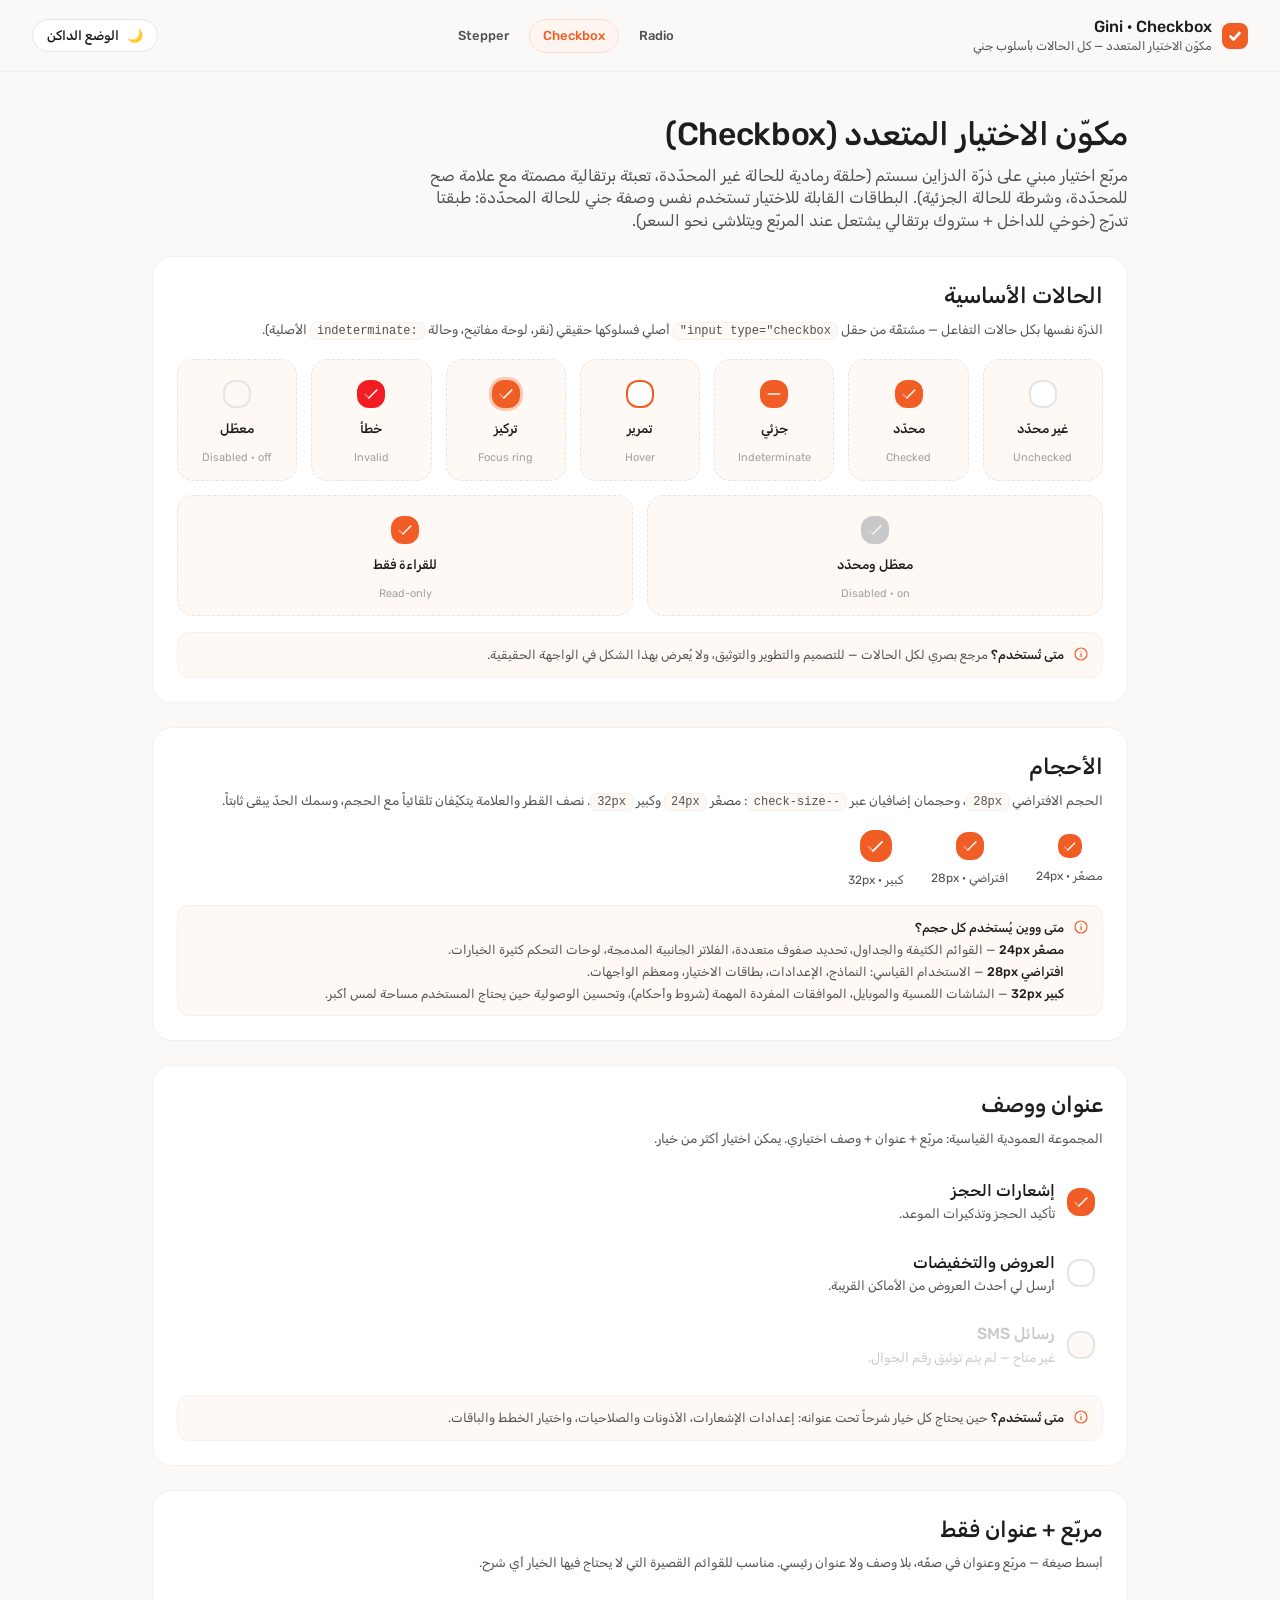
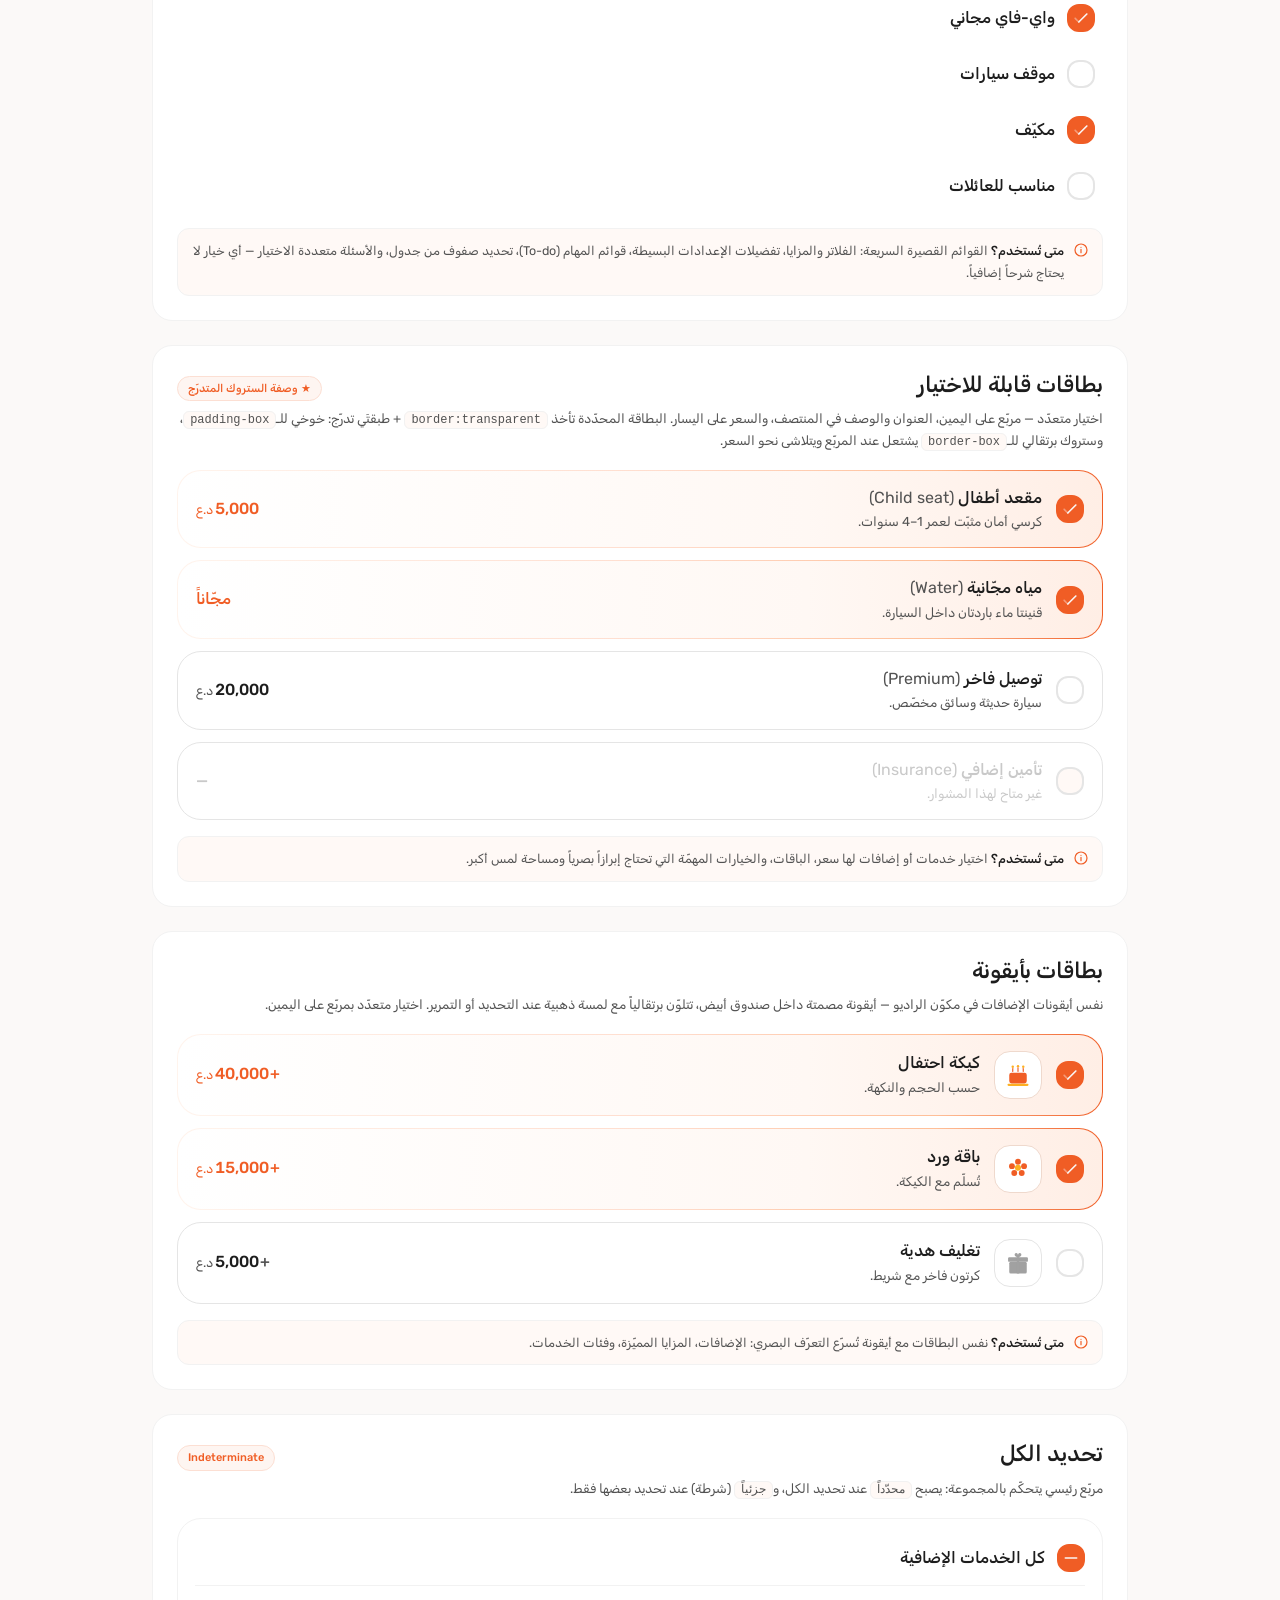
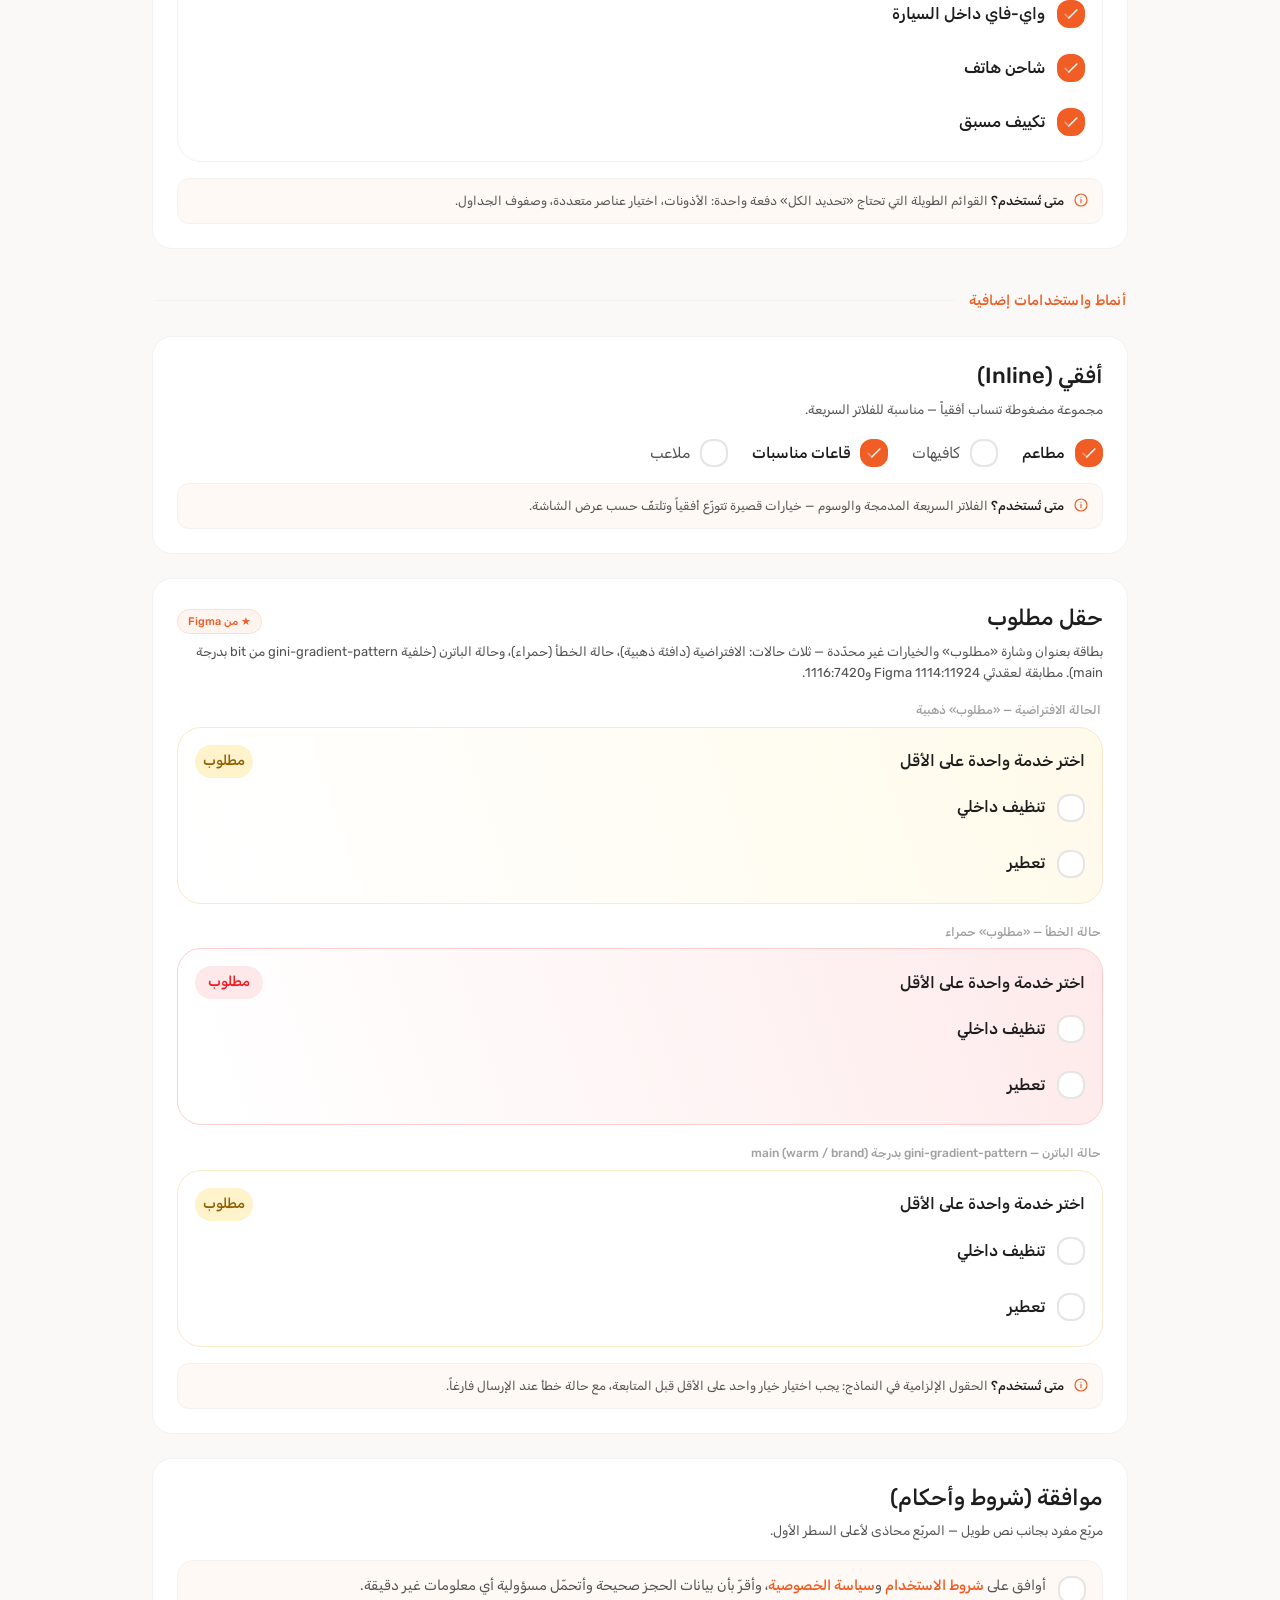
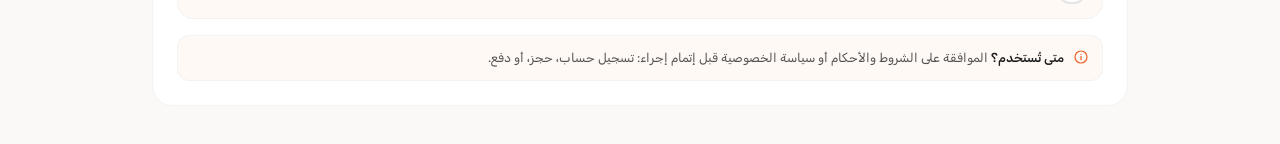
==== commit d1b42e2d: "Checkbox: add sizes section (24/28/32px via --check-size)" ====
--- a/index.html
+++ b/index.html
@@ -33,8 +33,8 @@
   --padding-xxs:8px;--padding-xs:12px;--padding-sm:16px;--padding-md:24px;--padding-lg:32px;--padding-xl:40px;
   --padding-mobile-page:14px;--padding-mobile-md:12px;--padding-mobile-lg:16px;
 
-  /* checkbox sizing */
-  --check-size:22px;
+  /* checkbox sizing — default 28px; override --check-size for sm/lg */
+  --check-size:28px;
 
   --font-primary:'Rubik','At Hauss Arabic','Expo Arabic',system-ui,-apple-system,'Segoe UI',sans-serif;
 }
@@ -62,22 +62,23 @@
 
 /* ============================================================
    THE CHECKBOX ATOM — Gini DS checkbox (Figma node 103:9520)
-   28×28 squircle (radius 12px). OFF = gray ring on control bg.
-   ON = solid orange + TWO-TONE checkmark. INDETERMINATE = dash.
-   Icons: inline <use> of #ic-tick / #ic-dash (fill #FAF5F3).
+   Default 28×28 squircle (radius 12px). Size-aware: set --check-size
+   (radius + tick scale with it, border stays 2px). OFF = gray ring
+   on control bg. ON = solid orange + TWO-TONE checkmark. INDETERMINATE
+   = dash. Icons: inline <use> of #ic-tick / #ic-dash (fill #FAF5F3).
    Driven by a real hidden <input type=checkbox> (native behaviour).
    ============================================================ */
 .gn-input{position:absolute; opacity:0; inline-size:0; block-size:0; margin:0; pointer-events:none;}
 
 .gcheck{
   box-sizing:border-box; position:relative; flex:0 0 auto;
-  inline-size:28px; block-size:28px; border-radius:12px;
+  inline-size:var(--check-size); block-size:var(--check-size); border-radius:calc(var(--check-size) * 3 / 7);
   background:var(--bg-control);
   border:2px solid var(--border-default);   /* 2px Border/Natural-Primary #e5e5e5 */
   display:grid; place-items:center;
   transition:background-color .15s ease, border-color .15s ease, box-shadow .15s ease;
 }
-.gcheck__ic{position:absolute; inline-size:20px; block-size:20px; opacity:0; transition:opacity .15s ease;}
+.gcheck__ic{position:absolute; inline-size:calc(var(--check-size) * 5 / 7); block-size:calc(var(--check-size) * 5 / 7); opacity:0; transition:opacity .15s ease;}
 
 /* ON — fill orange + show two-tone tick (adjacency covers every use) */
 .gn-input:checked + .gcheck{ background:var(--bg-cta); border-color:var(--bg-cta); }
@@ -183,6 +184,11 @@
 .swatch__code{font-size:11px; font-weight:400; color:var(--content-tertiary);}
 .gn-opt{display:inline-flex; align-items:center; cursor:pointer; margin:0;}
 .gn-opt.is-disabled{cursor:not-allowed;}
+
+/* sizes demo row */
+.sizes{display:flex; align-items:center; gap:28px; flex-wrap:wrap;}
+.size-cell{display:flex; flex-direction:column; align-items:center; gap:10px;}
+.size-cell span{font-size:12px; color:var(--content-secondary);}
 
 /* ============================================================
    VARIANT: label + description (vertical group)
@@ -482,6 +488,27 @@
     <div class="usenote"><svg viewBox="0 0 24 24"><circle cx="12" cy="12" r="9"/><path d="M12 11v5M12 8v.01"/></svg><div><b>متى تُستخدم؟</b> مرجع بصري لكل الحالات — للتصميم والتطوير والتوثيق، ولا يُعرض بهذا الشكل في الواجهة الحقيقية.</div></div>
   </section>
 
+  <!-- ============ SIZES ============ -->
+  <section class="card">
+    <div class="card__head"><h2>الأحجام</h2></div>
+    <p class="card__sub">الحجم الافتراضي <code>28px</code>، وحجمان إضافيان عبر <code>--check-size</code>: مصغّر <code>24px</code> وكبير <code>32px</code>. نصف القطر والعلامة يتكيّفان تلقائياً مع الحجم، وسمك الحدّ يبقى ثابتاً.</p>
+    <div class="sizes">
+      <div class="size-cell">
+        <label class="gn-opt"><input class="gn-input" type="checkbox" checked><span class="gcheck" style="--check-size:24px"><svg class="gcheck__ic gcheck__tick" viewBox="0 0 20 20"><use href="#ic-tick"/></svg><svg class="gcheck__ic gcheck__dash" viewBox="0 0 20 20"><use href="#ic-dash"/></svg></span></label>
+        <span>مصغّر · 24px</span>
+      </div>
+      <div class="size-cell">
+        <label class="gn-opt"><input class="gn-input" type="checkbox" checked><span class="gcheck"><svg class="gcheck__ic gcheck__tick" viewBox="0 0 20 20"><use href="#ic-tick"/></svg><svg class="gcheck__ic gcheck__dash" viewBox="0 0 20 20"><use href="#ic-dash"/></svg></span></label>
+        <span>افتراضي · 28px</span>
+      </div>
+      <div class="size-cell">
+        <label class="gn-opt"><input class="gn-input" type="checkbox" checked><span class="gcheck" style="--check-size:32px"><svg class="gcheck__ic gcheck__tick" viewBox="0 0 20 20"><use href="#ic-tick"/></svg><svg class="gcheck__ic gcheck__dash" viewBox="0 0 20 20"><use href="#ic-dash"/></svg></span></label>
+        <span>كبير · 32px</span>
+      </div>
+    </div>
+    <div class="usenote"><svg viewBox="0 0 24 24"><circle cx="12" cy="12" r="9"/><path d="M12 11v5M12 8v.01"/></svg><div><b>متى ووين يُستخدم كل حجم؟</b><br><b>مصغّر 24px</b> — القوائم الكثيفة والجداول، تحديد صفوف متعددة، الفلاتر الجانبية المدمجة، لوحات التحكم كثيرة الخيارات.<br><b>افتراضي 28px</b> — الاستخدام القياسي: النماذج، الإعدادات، بطاقات الاختيار، ومعظم الواجهات.<br><b>كبير 32px</b> — الشاشات اللمسية والموبايل، الموافقات المفردة المهمة (شروط وأحكام)، وتحسين الوصولية حين يحتاج المستخدم مساحة لمس أكبر.</div></div>
+  </section>
+
   <!-- ============ label + description ============ -->
   <section class="card">
     <div class="card__head"><h2>عنوان ووصف</h2></div>
